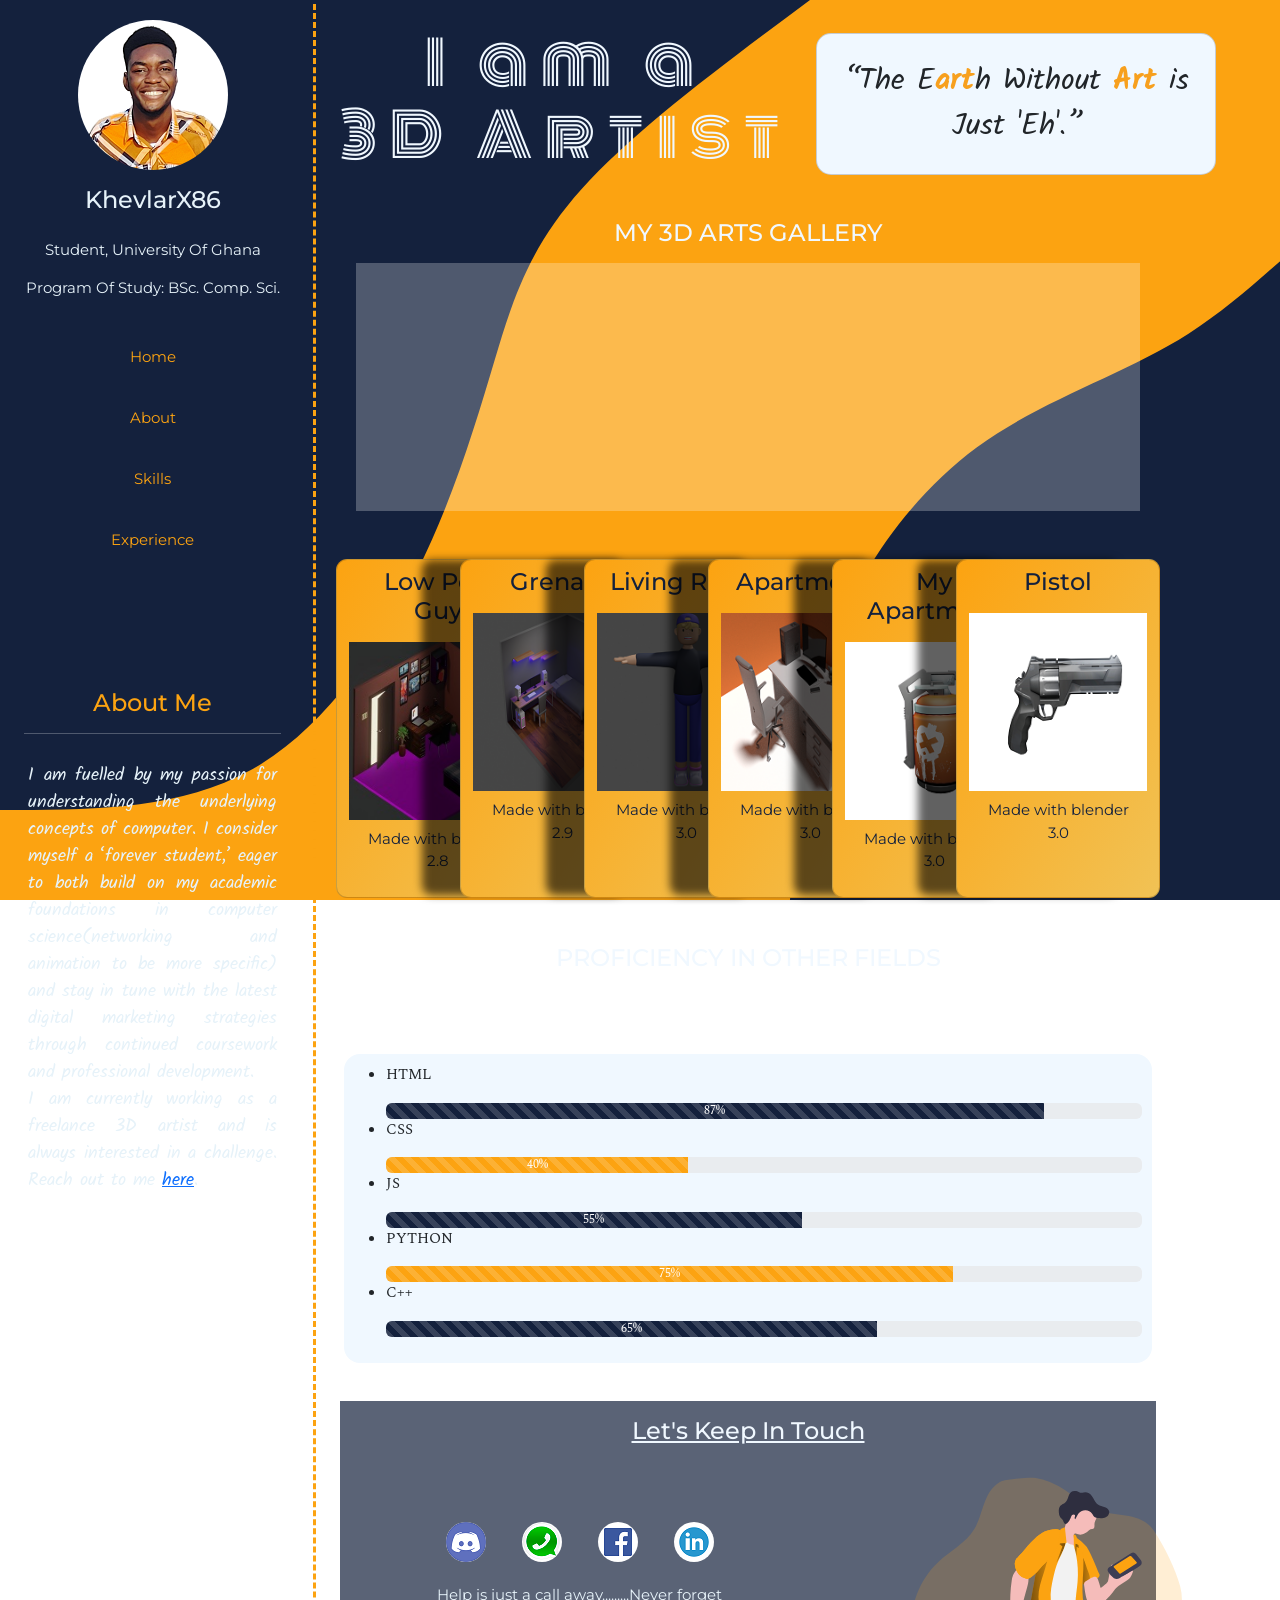
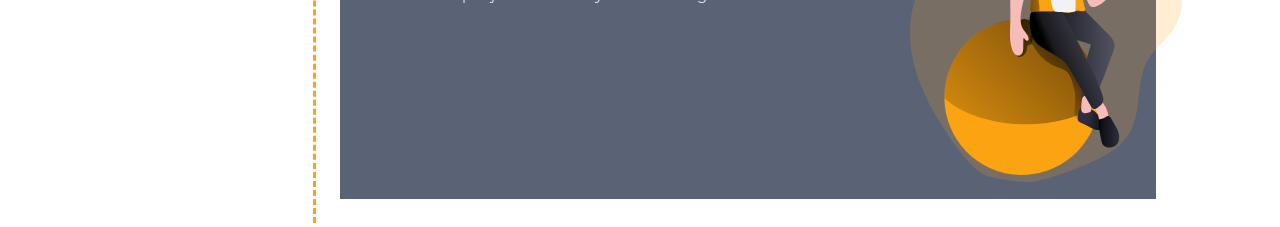
==== index.html @ b7f67891 "Farily Optimized Mobile Vesion of My Portfolio Website" ====
<!DOCTYPE html>
<html lang="en">
  <head>
    <meta charset="UTF-8" />
    <meta http-equiv="X-UA-Compatible" content="IE=edge" />
    <meta name="viewport" content="width=device-width, initial-scale=1.0" />
    <link
      href="https://cdn.jsdelivr.net/npm/bootstrap@5.1.3/dist/css/bootstrap.min.css"
      rel="stylesheet"
      integrity="sha384-1BmE4kWBq78iYhFldvKuhfTAU6auU8tT94WrHftjDbrCEXSU1oBoqyl2QvZ6jIW3"
      crossorigin="anonymous"
    />
    <link rel="stylesheet" href="style.css" />
    <title>Lee's Portfolio 2</title>
  </head>
  <body>
    <!-- Start Of page -->
    <div class="main-container container-sm-fluid p-1">
      <div class="row">
        <!-- side menu -->
        <div class="col-sm-3 text-center mycol-1 p-3 side-customize">
          <img class="roundImage" src="webprofilepic.png" alt="UserImg" />
          <h4 class="p-3">KhevlarX86</h4>
          <p>Student, University Of Ghana</p>
          <p>Program Of Study: BSc. Comp. Sci.</p>
          <br />
          <nav class="nav flex-column">
            <a class="nav-link" href="#">Home</a>
            <br />
            <a class="nav-link" href="#me">About</a>
            <br />
            <a class="nav-link" href="#3dArt">Skills</a>
            <br />
            <a class="nav-link" href="#prog">Experience</a>
          </nav>
          <br />
          <br />
          <br />
          <br />
          <br />
          <div class="about">
            <h4 id="me">About Me</h4>
            <hr class="p-1" />
            <p class="p-1">
              I am fuelled by my passion for understanding the underlying concepts of computer. I
              consider myself a ‘forever student,’ eager to both build on my academic foundations in
              computer science(networking and animation to be more specific) and stay in tune with
              the latest digital marketing strategies through continued coursework and professional
              development. <br />
              I am currently working as a freelance 3D artist and is always interested in a
              challenge. Reach out to me <a href="#contact">here</a>.
            </p>
          </div>
        </div>
        <!-- Content Page -->
        <div class="col-sm-8 p-4">
          <div class="row">
            <!-- My Profession -->
            <div class="row align-items-center">
              <div class="col-sm-7 custom-header text-center">
                <h2>
                  <os
                    >I am a <br />
                    3D Artist</os
                  >
                </h2>
              </div>
              <!-- My Quote -->
              <div class="col-sm-5">
                <!-- Placing the qoute in card -->
                <div class="card custom-quote text-center" style="width: 25rem">
                  <q>The E<b>art</b>h Without <b>Art</b> is Just 'Eh'.</q>
                </div>
              </div>
            </div>
          </div>
          <!-- Heading for cards -->
          <div class="row">
            <div class="col">
              <br />
              <h3 id="3dArt" class="myCol text-center p-3">
                MY 3D ARTS GALLERY
                <hr class="p-1" style="background-color: white; border-width: 15rem" />
              </h3>
            </div>
          </div>

          <!-- Creating Art Gallery -->
          <div class="row p-2">
            <!-- Card 1 -->
            <div class="card col myCard text-center">
              <h4 class="p-2">Low Poly Guy</h4>
              <img src="Card Assets\Card1.jpg" alt="asset1" />
              <p class="p-2">Made with blender 2.8</p>
            </div>
            <!-- Card 2 -->
            <div class="card col myCard text-center">
              <h4 class="p-2">Grenade</h4>
              <img src="Card Assets\Card2.png" alt="asset2" />
              <p class="p-2">Made with blender 2.9</p>
            </div>
            <!-- Card 3 -->
            <div class="card col myCard text-center">
              <h4 class="p-2">Living Room</h4>
              <img src="Card Assets\card3.png" alt="asset3" />
              <p class="p-2">Made with blender 3.0</p>
            </div>
            <!-- Card 4 -->
            <div class="card col myCard text-center">
              <h4 class="p-2">Apartment 1</h4>
              <img src="Card Assets\card4.png" alt="asset4" />
              <p class="p-2">Made with blender 3.0</p>
            </div>
            <!-- Card 5 -->
            <div class="card col myCard text-center">
              <h4 class="p-2">My Apartment</h4>
              <img src="Card Assets\grenade.png" alt="asset5" />
              <p class="p-2">Made with blender 3.0</p>
            </div>
            <!-- Card 6 -->
            <div class="card col myCard text-center">
              <h4 class="p-2">Pistol</h4>
              <img src="Card Assets\Pistol.png" alt="asset6" />
              <p class="p-2">Made with blender 3.0</p>
            </div>
          </div>

          <!-- Progress Bars -->
          <br />
          <h3 id="prog" class="text-center p-3">
            PROFICIENCY IN OTHER FIELDS
            <hr class="p-1" />
          </h3>
          <div class="row p-3">
            <div class="col-sm-12 myprogress">
              <ul>
                <li>
                  <p>HTML</p>
                  <div class="progress">
                    <div
                      class="progress-bar progress-bar-striped bar-bg-bb progress-bar-animated"
                      role="progressbar"
                      aria-valuenow="87"
                      aria-valuemin="0"
                      aria-valuemax="100"
                      style="width: 87%"
                    >
                      87%
                    </div>
                  </div>
                </li>
                <li>
                  <p>CSS</p>
                  <div class="progress">
                    <div
                      class="progress-bar progress-bar-striped bar-bg-bo progress-bar-animated"
                      role="progressbar"
                      aria-valuenow="40"
                      aria-valuemin="0"
                      aria-valuemax="100"
                      style="width: 40%"
                    >
                      40%
                    </div>
                  </div>
                </li>
                <li>
                  <p>JS</p>
                  <div class="progress">
                    <div
                      class="progress-bar progress-bar-striped bar-bg-bb progress-bar-animated"
                      role="progressbar"
                      aria-valuenow="55"
                      aria-valuemin="0"
                      aria-valuemax="100"
                      style="width: 55%"
                    >
                      55%
                    </div>
                  </div>
                </li>
                <li>
                  <p>PYTHON</p>
                  <div class="progress">
                    <div
                      class="progress-bar progress-bar-striped bar-bg-bo progress-bar-animated"
                      role="progressbar"
                      aria-valuenow="75"
                      aria-valuemin="0"
                      aria-valuemax="100"
                      style="width: 75%"
                    >
                      75%
                    </div>
                  </div>
                </li>
                <li>
                  <p>C++</p>
                  <div class="progress">
                    <div
                      class="progress-bar progress-bar-striped bar-bg-bb progress-bar-animated"
                      role="progressbar"
                      aria-valuenow="65"
                      aria-valuemin="0"
                      aria-valuemax="100"
                      style="width: 65%"
                    >
                      65%
                    </div>
                  </div>
                </li>
              </ul>
            </div>
          </div>
          <br />
          <!-- Footer section -->
          <footer id="contact" class="text-center p-3">
            <h4>Let's Keep In Touch</h4>
            <br />
            <div class="row">
              <div class="col-sm-7">
                <br /><br />
                <a href=""><img src="Contact Logos\dc.png" alt="" /></a>
                <a href=""><img src="Contact Logos\wa.png" alt="" /></a>
                <a href=""><img src="Contact Logos\fb.png" alt="" /></a>
                <a href=""><img src="Contact Logos\li.png" alt="" /></a>
                <br />
                <br />
                <p>Help is just a call away.........Never forget</p>
              </div>
              <div class="col-sm-5">
                <img src="Contact illustration.svg" alt="" />
              </div>
            </div>
          </footer>
        </div>
      </div>
    </div>
  </body>
</html>
---- style.css ----
@import url("https://fonts.googleapis.com/css2?family=Monoton&display=swap");
@import url("https://fonts.googleapis.com/css2?family=Kalam&display=swap");
@import url("https://fonts.googleapis.com/css2?family=Spectral&display=swap");
@import url("https://fonts.googleapis.com/css2?family=Montserrat:wght@700&display=swap");
body {
  background-image: url("blob-scene-haikei.svg");
  /* background-color: rgb(251, 133, 0); */
  background-size: cover;
  background-repeat: no-repeat;
  font-family: "Spectral", serif;
  font-size: 0.938rem;
  background-attachment: fixed;
  margin: auto;
}

h3 {
  font-family: "Montserrat", sans-serif;
  font-size: x-large;
}
footer {
  background-color: rgba(20, 33, 61, 0.7);
  font-family: "Montserrat", sans-serif;
  color: #e6f2f9;
}

footer h4 {
  color: aliceblue;
  text-decoration: underline;
}

footer img {
  border-radius: 50%;
  padding: 0 1rem 0 1rem;
}
.side-customize {
  font-family: "Montserrat", sans-serif;
  color: #e6f2f9;
}
.side-customize h4 {
  font-family: "Montserrat", sans-serif;
  color: #e6f2f9;
}
.flex-column a {
  font-family: "Montserrat", sans-serif;
  color: #fca311;
}

.about {
  font-family: "Kalam", cursive;
  font-size: large;
  text-align: justify;
  padding: 1rem;
}
.about h4 {
  color: #fca311;
  text-align: center;
}

hr {
  color: #ffffff;
}

h3 {
  color: aliceblue;
}
/* Begin Sidebar */
.roundImage {
  border-radius: 50%;
}

.mycol-1 {
  /* background-color: #14213d; */
  border-right-style: dashed;
  border-right-color: #fca311;
  border-right-width: 15%;
}

/* End Of sidebar */

.custom-header h2 {
  color: aliceblue;
  font-family: "Monoton", cursive;
  letter-spacing: 0.813rem;
  font-weight: 0.313rem;
  font-size: 3.75rem;
  /* height: 10vh; */
}

os {
  color: aliceblue;
}
.custom-quote {
  padding: 1.563rem;
  border-radius: 0.938rem;
  background-color: aliceblue;
  font-family: "Kalam", cursive;
  font-size: 30px;
}
b {
  color: #f7a01e;
}
/* Begin Quote Animation */
q::before,
q::after {
  animation: dancing 1s linear infinite;
  display: inline-block;
  transform: rotate(13deg);
}

@keyframes dancing {
  0% {
    transform: rotate(13deg) scale(2);
  }

  25% {
    transform: rotate(0deg);
  }

  50% {
    transform: rotate(-13deg) scale(2);
  }

  75% {
    transform: rotate(0deg);
  }

  100% {
    transform: rotate(13deg) scale(2);
  }
}
q {
  quotes: "“" "”";
}
/* End Quote Animation */
.myCard {
  border-radius: 0.7rem;
  /* box-shadow: rgb(0 0 0 / 46%) -11px 6px 23px 14px; */
  transition: 0.2s;
  background-image: linear-gradient(to right bottom, #fca311, #f1c255);
  color: azure;
}

.myCard p,
h4 {
  font-family: "Montserrat", sans-serif;
  color: #14213d;
}

.myCard p {
  font-family: "Montserrat", sans-serif;
  color: #14213d;
}

.myCard:not(:first-child) {
  margin-left: -5rem;
  box-shadow: rgb(0 0 0 / 62%) -40px -1px 9px -2px;
}
.myprogress {
  background-color: aliceblue;
  border-radius: 1rem;
  padding: 10px;
  /* color: black; */
}
.bar-bg-bb {
  background-color: rgb(20, 33, 61);
}
.bar-bg-bo {
  background-color: #fca311;
}
.myCard:hover {
  transform: rotate(3deg);
  transform-origin: top right;
}

/* The code below allows me to push the adjacent siblings of the selected card in a specific direction */
.myCard:hover ~ .myCard {
  transform: translateX(5rem);
}
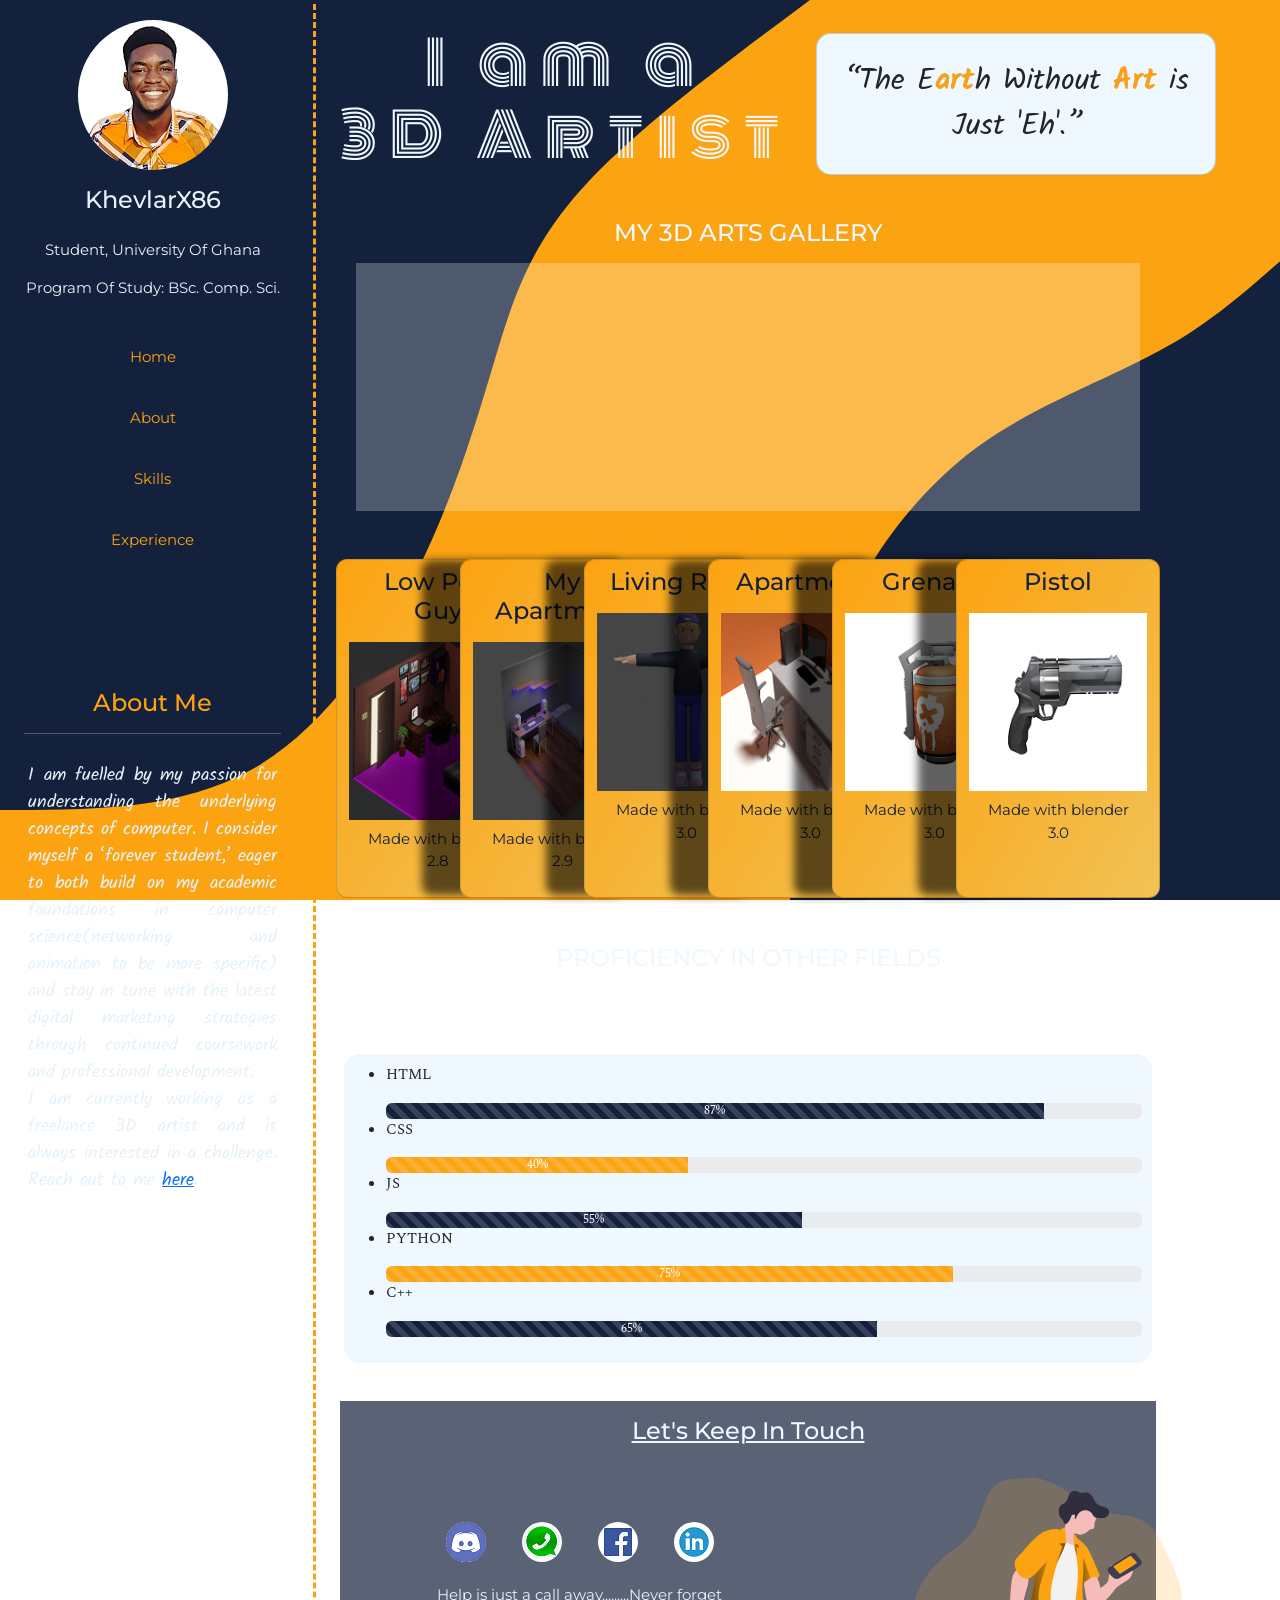
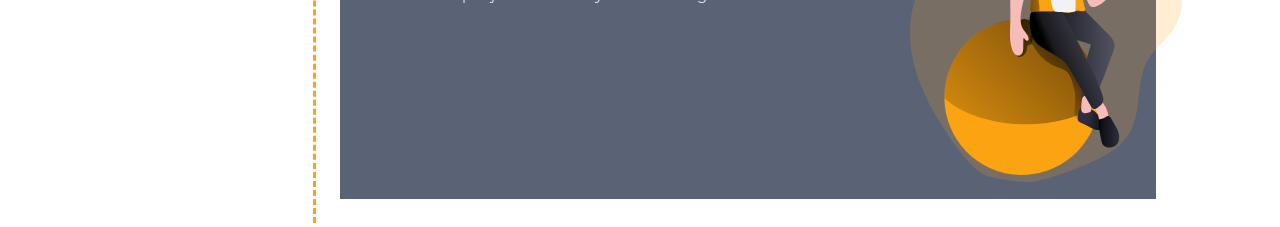
==== commit fc6a758c: "Mobile Friendly(V 1.0.1)" ====
--- a/index.html
+++ b/index.html
@@ -95,7 +95,7 @@
             </div>
             <!-- Card 2 -->
             <div class="card col myCard text-center">
-              <h4 class="p-2">Grenade</h4>
+              <h4 class="p-2">My Apartment</h4>
               <img src="Card Assets\Card2.png" alt="asset2" />
               <p class="p-2">Made with blender 2.9</p>
             </div>
@@ -113,7 +113,7 @@
             </div>
             <!-- Card 5 -->
             <div class="card col myCard text-center">
-              <h4 class="p-2">My Apartment</h4>
+              <h4 class="p-2">Grenade</h4>
               <img src="Card Assets\grenade.png" alt="asset5" />
               <p class="p-2">Made with blender 3.0</p>
             </div>
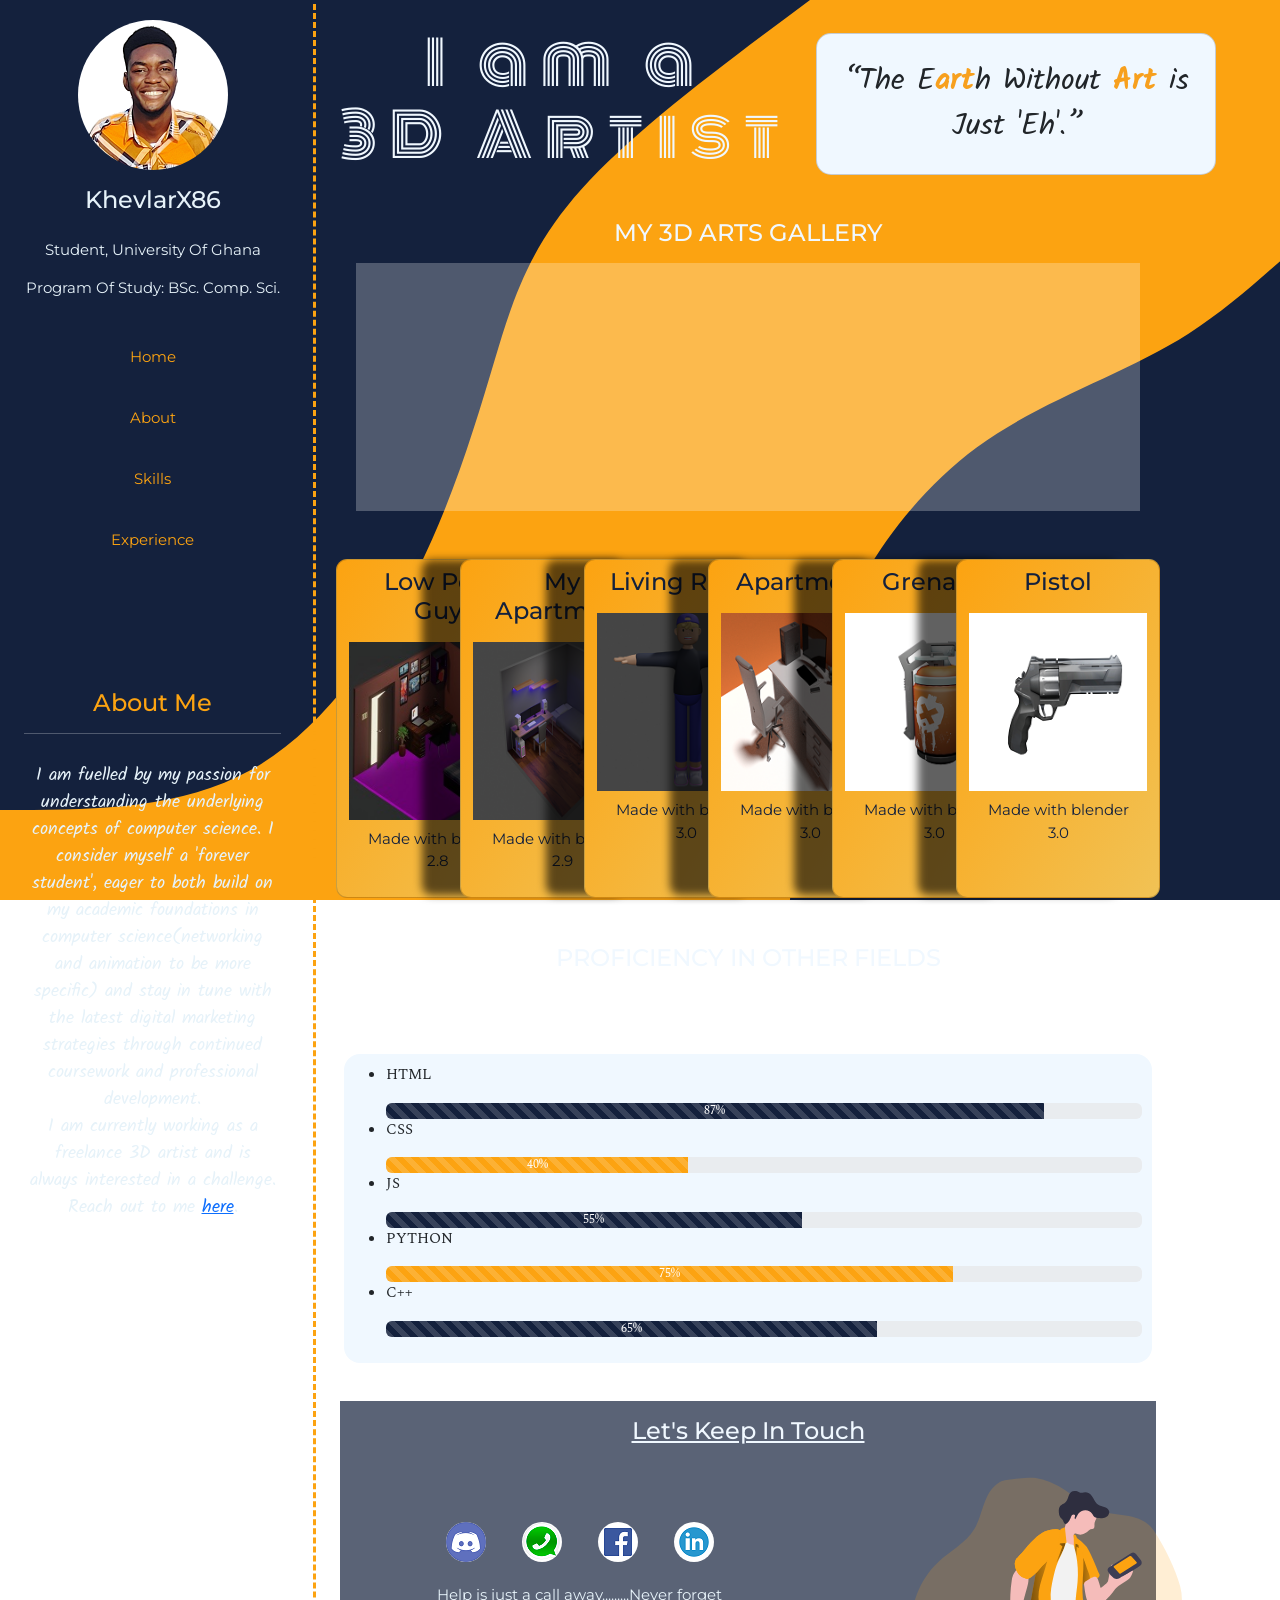
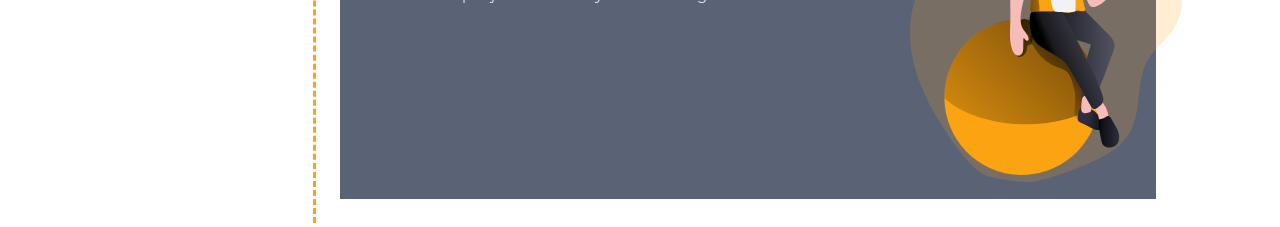
==== commit 62a8aff8: "Text change" ====
--- a/index.html
+++ b/index.html
@@ -42,11 +42,11 @@
             <h4 id="me">About Me</h4>
             <hr class="p-1" />
             <p class="p-1">
-              I am fuelled by my passion for understanding the underlying concepts of computer. I
-              consider myself a ‘forever student,’ eager to both build on my academic foundations in
-              computer science(networking and animation to be more specific) and stay in tune with
-              the latest digital marketing strategies through continued coursework and professional
-              development. <br />
+              I am fuelled by my passion for understanding the underlying concepts of computer
+              science. I consider myself a 'forever student', eager to both build on my academic
+              foundations in computer science(networking and animation to be more specific) and stay
+              in tune with the latest digital marketing strategies through continued coursework and
+              professional development. <br />
               I am currently working as a freelance 3D artist and is always interested in a
               challenge. Reach out to me <a href="#contact">here</a>.
             </p>
--- a/style.css
+++ b/style.css
@@ -48,7 +48,7 @@
 .about {
   font-family: "Kalam", cursive;
   font-size: large;
-  text-align: justify;
+  text-align: center;
   padding: 1rem;
 }
 .about h4 {
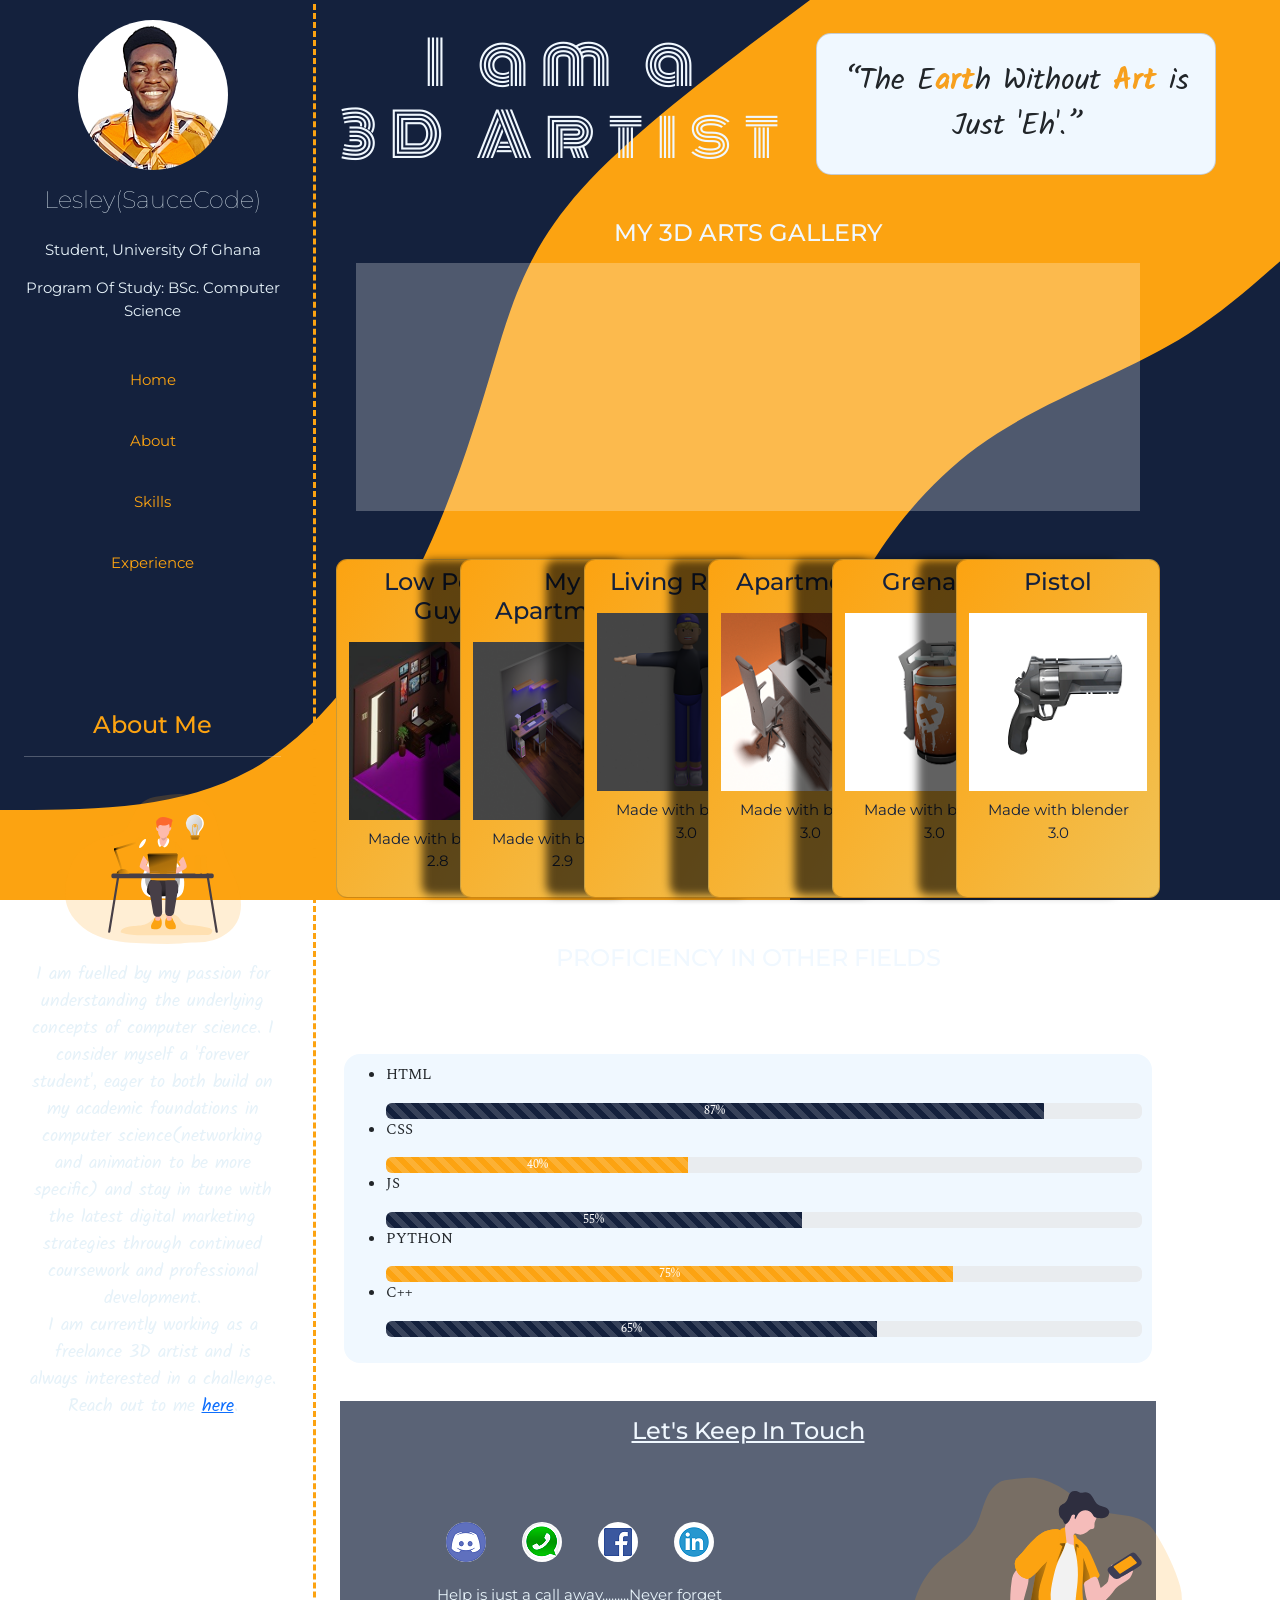
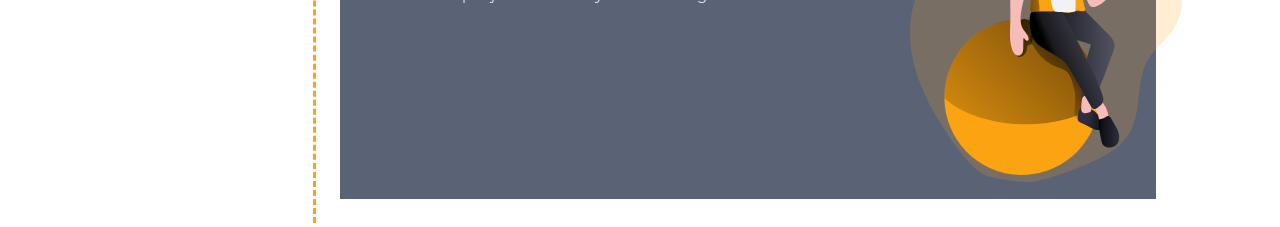
==== commit 6f5c43f1: "Final Version" ====
--- a/index.html
+++ b/index.html
@@ -20,9 +20,9 @@
         <!-- side menu -->
         <div class="col-sm-3 text-center mycol-1 p-3 side-customize">
           <img class="roundImage" src="webprofilepic.png" alt="UserImg" />
-          <h4 class="p-3">KhevlarX86</h4>
+          <h3 class="p-3">Lesley(SauceCode)</h3>
           <p>Student, University Of Ghana</p>
-          <p>Program Of Study: BSc. Comp. Sci.</p>
+          <p>Program Of Study: BSc. Computer Science</p>
           <br />
           <nav class="nav flex-column">
             <a class="nav-link" href="#">Home</a>
@@ -41,6 +41,7 @@
           <div class="about">
             <h4 id="me">About Me</h4>
             <hr class="p-1" />
+            <img src="aboutMeSvg.svg" alt="Illustration1" />
             <p class="p-1">
               I am fuelled by my passion for understanding the underlying concepts of computer
               science. I consider myself a 'forever student', eager to both build on my academic
@@ -229,7 +230,7 @@
                 <p>Help is just a call away.........Never forget</p>
               </div>
               <div class="col-sm-5">
-                <img src="Contact illustration.svg" alt="" />
+                <img src="Contact illustration.svg" alt="illustration2" />
               </div>
             </div>
           </footer>
--- a/style.css
+++ b/style.css
@@ -36,8 +36,9 @@
   font-family: "Montserrat", sans-serif;
   color: #e6f2f9;
 }
-.side-customize h4 {
+.side-customize h3 {
   font-family: "Montserrat", sans-serif;
+  font-weight: 100;
   color: #e6f2f9;
 }
 .flex-column a {
@@ -50,6 +51,10 @@
   font-size: large;
   text-align: center;
   padding: 1rem;
+}
+.about img {
+  width: 11rem;
+  height: 11rem;
 }
 .about h4 {
   color: #fca311;
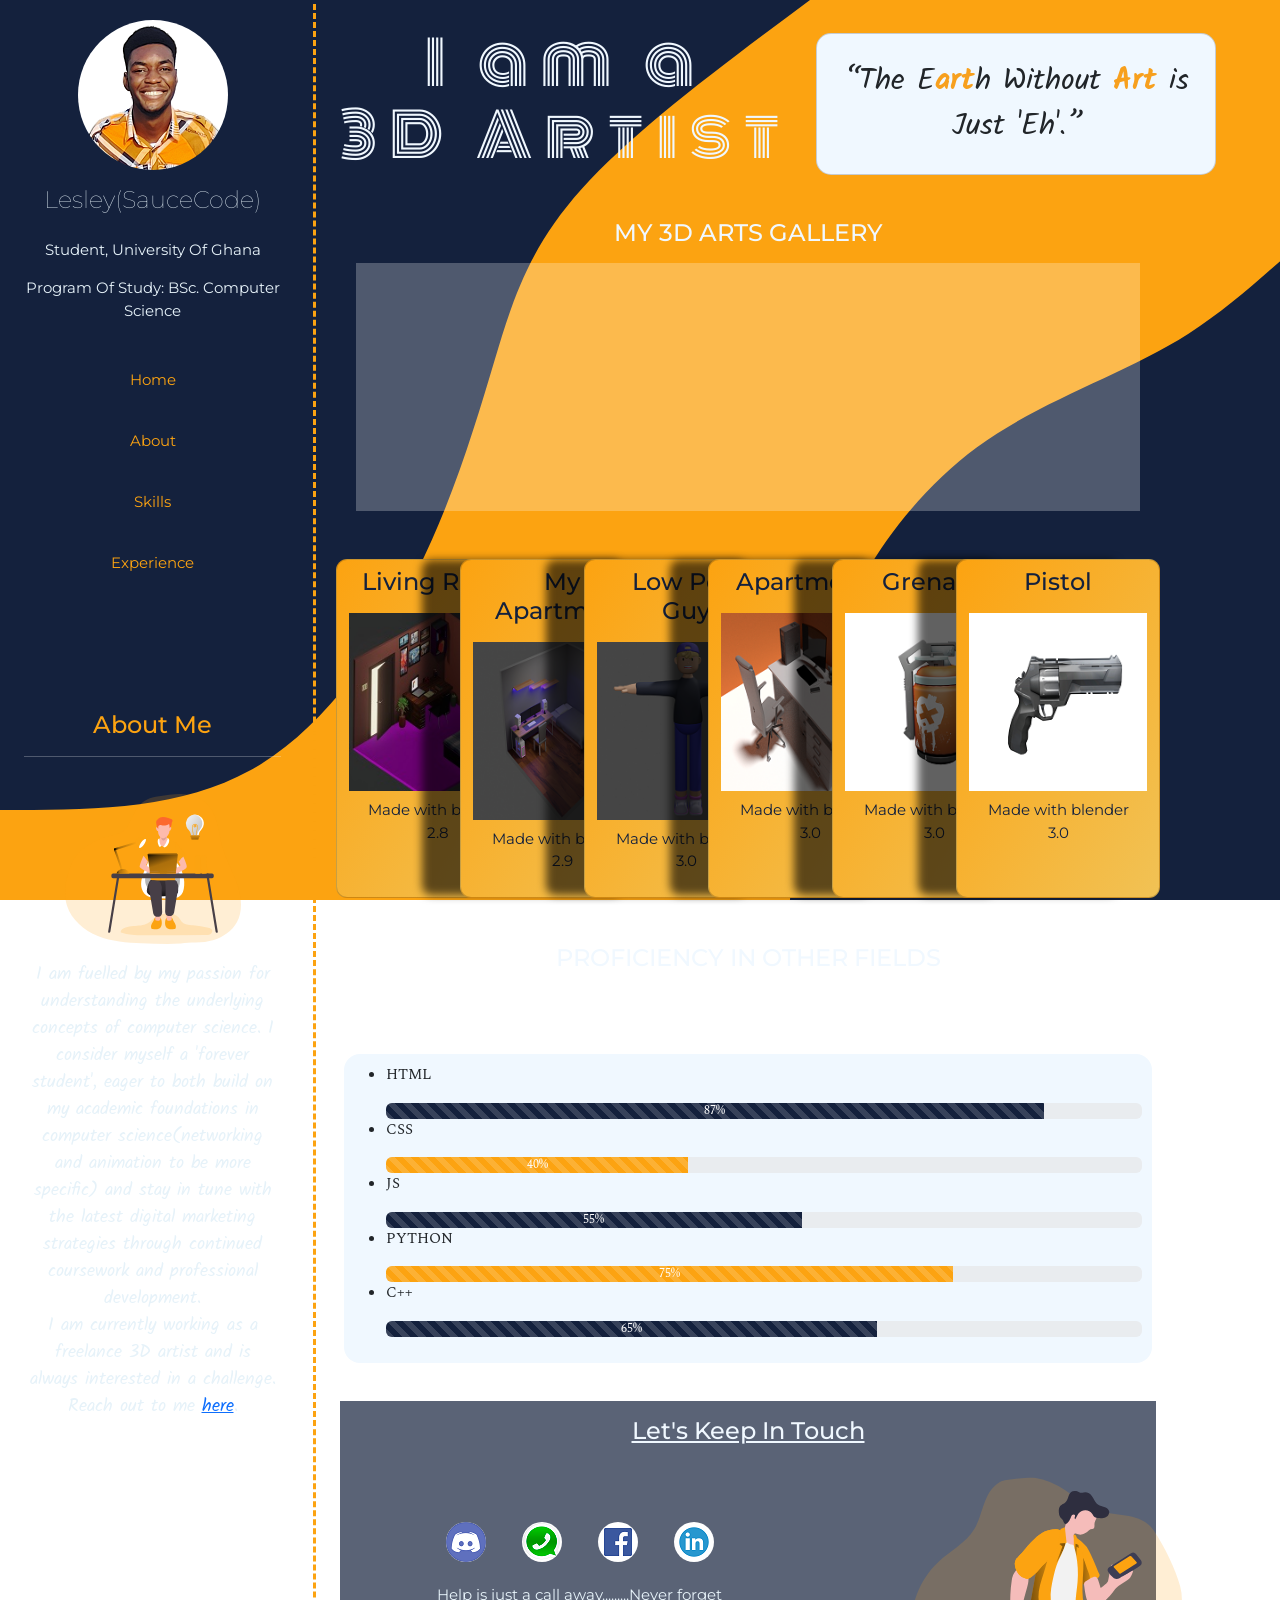
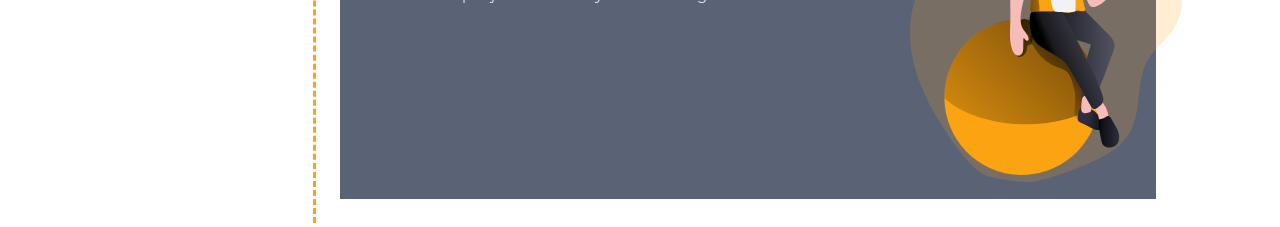
==== commit a2a06370: "Queer Update" ====
--- a/index.html
+++ b/index.html
@@ -90,7 +90,7 @@
           <div class="row p-2">
             <!-- Card 1 -->
             <div class="card col myCard text-center">
-              <h4 class="p-2">Low Poly Guy</h4>
+              <h4 class="p-2">Living Room</h4>
               <img src="Card Assets\Card1.jpg" alt="asset1" />
               <p class="p-2">Made with blender 2.8</p>
             </div>
@@ -102,7 +102,7 @@
             </div>
             <!-- Card 3 -->
             <div class="card col myCard text-center">
-              <h4 class="p-2">Living Room</h4>
+              <h4 class="p-2">Low Poly Guy</h4>
               <img src="Card Assets\card3.png" alt="asset3" />
               <p class="p-2">Made with blender 3.0</p>
             </div>
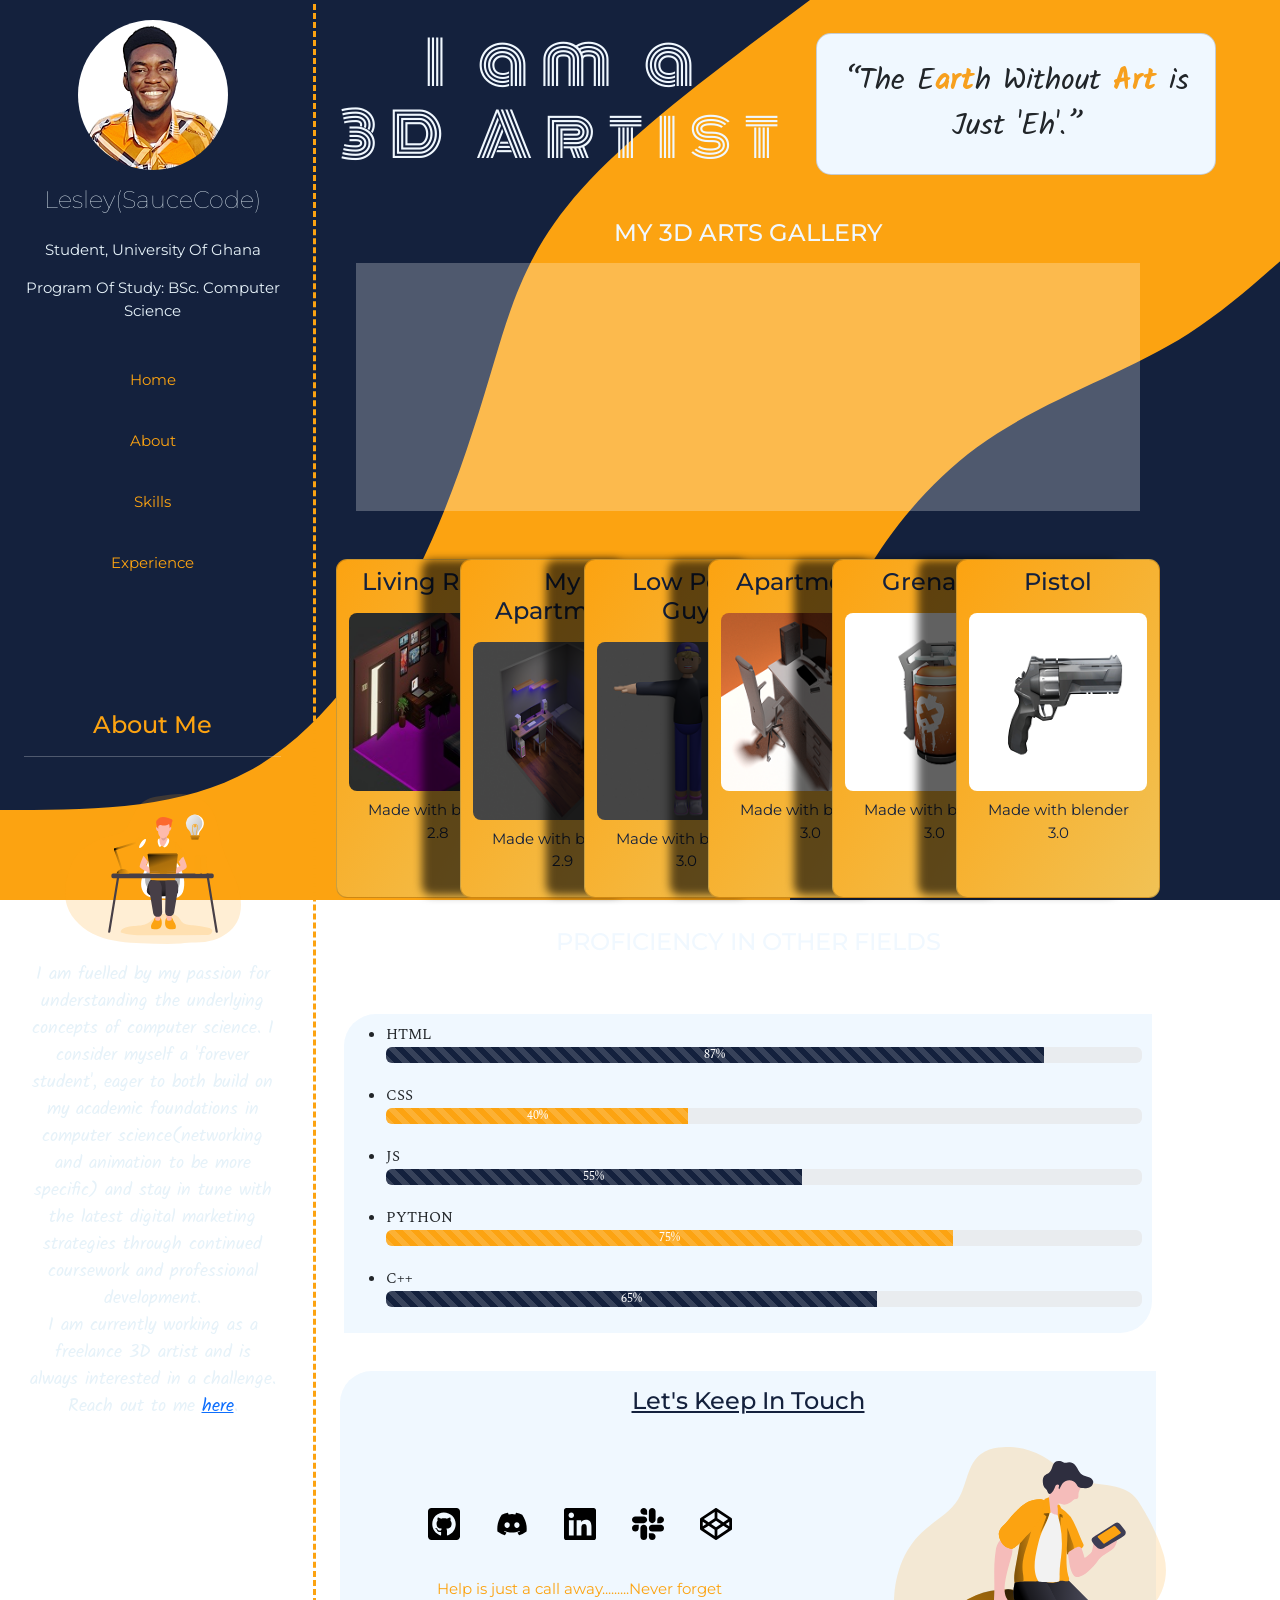
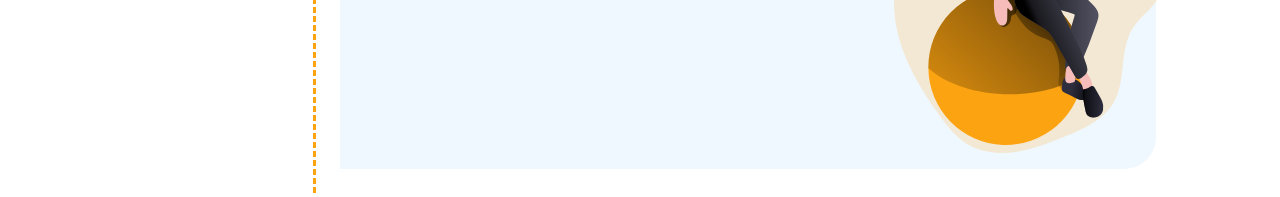
==== commit 392d233a: "Added Font Awseome brand Icons" ====
--- a/index.html
+++ b/index.html
@@ -128,15 +128,13 @@
 
           <!-- Progress Bars -->
           <br />
-          <h3 id="prog" class="text-center p-3">
-            PROFICIENCY IN OTHER FIELDS
-            <hr class="p-1" />
-          </h3>
+          <h3 id="prog" class="text-center">PROFICIENCY IN OTHER FIELDS</h3>
+          <hr class="p-1" />
           <div class="row p-3">
             <div class="col-sm-12 myprogress">
               <ul>
                 <li>
-                  <p>HTML</p>
+                  HTML
                   <div class="progress">
                     <div
                       class="progress-bar progress-bar-striped bar-bg-bb progress-bar-animated"
@@ -150,8 +148,9 @@
                     </div>
                   </div>
                 </li>
-                <li>
-                  <p>CSS</p>
+                <br />
+                <li>
+                  CSS
                   <div class="progress">
                     <div
                       class="progress-bar progress-bar-striped bar-bg-bo progress-bar-animated"
@@ -165,8 +164,9 @@
                     </div>
                   </div>
                 </li>
-                <li>
-                  <p>JS</p>
+                <br />
+                <li>
+                  JS
                   <div class="progress">
                     <div
                       class="progress-bar progress-bar-striped bar-bg-bb progress-bar-animated"
@@ -180,8 +180,9 @@
                     </div>
                   </div>
                 </li>
-                <li>
-                  <p>PYTHON</p>
+                <br />
+                <li>
+                  PYTHON
                   <div class="progress">
                     <div
                       class="progress-bar progress-bar-striped bar-bg-bo progress-bar-animated"
@@ -195,8 +196,9 @@
                     </div>
                   </div>
                 </li>
-                <li>
-                  <p>C++</p>
+                <br />
+                <li>
+                  C++
                   <div class="progress">
                     <div
                       class="progress-bar progress-bar-striped bar-bg-bb progress-bar-animated"
@@ -219,17 +221,18 @@
             <h4>Let's Keep In Touch</h4>
             <br />
             <div class="row">
-              <div class="col-sm-7">
+              <div class="col-sm-7 brands">
                 <br /><br />
-                <a href=""><img src="Contact Logos\dc.png" alt="" /></a>
-                <a href=""><img src="Contact Logos\wa.png" alt="" /></a>
-                <a href=""><img src="Contact Logos\fb.png" alt="" /></a>
-                <a href=""><img src="Contact Logos\li.png" alt="" /></a>
+                <a href=""><img src="Brands SVG\github-square.svg" alt="" /></a>
+                <a href=""><img src="Brands SVG\discord.svg" alt="" /></a>
+                <a href=""><img src="Brands SVG\linkedin.svg" alt="" /></a>
+                <a href=""><img src="Brands SVG\slack.svg" alt="" /></a>
+                <a href=""><img src="Brands SVG\codepen.svg" alt="" /></a>
                 <br />
                 <br />
                 <p>Help is just a call away.........Never forget</p>
               </div>
-              <div class="col-sm-5">
+              <div class="col-sm-5 text-center">
                 <img src="Contact illustration.svg" alt="illustration2" />
               </div>
             </div>
--- a/style.css
+++ b/style.css
@@ -11,6 +11,7 @@
   font-size: 0.938rem;
   background-attachment: fixed;
   margin: auto;
+  overflow-x: hidden;
 }
 
 h3 {
@@ -18,18 +19,21 @@
   font-size: x-large;
 }
 footer {
-  background-color: rgba(20, 33, 61, 0.7);
+  background-color: rgb(240, 248, 255);
   font-family: "Montserrat", sans-serif;
-  color: #e6f2f9;
+  color: #fca311;
+  border-top-left-radius: 2rem;
+  border-bottom-right-radius: 2rem;
 }
 
 footer h4 {
-  color: aliceblue;
+  color: #14213d;
   text-decoration: underline;
 }
 
-footer img {
-  border-radius: 50%;
+.brands img {
+  width: 4rem;
+  height: 4rem;
   padding: 0 1rem 0 1rem;
 }
 .side-customize {
@@ -151,9 +155,8 @@
   color: #14213d;
 }
 
-.myCard p {
-  font-family: "Montserrat", sans-serif;
-  color: #14213d;
+.myCard img {
+  border-radius: 0.5rem;
 }
 
 .myCard:not(:first-child) {
@@ -162,7 +165,8 @@
 }
 .myprogress {
   background-color: aliceblue;
-  border-radius: 1rem;
+  border-top-left-radius: 2rem;
+  border-bottom-right-radius: 2rem;
   padding: 10px;
   /* color: black; */
 }
